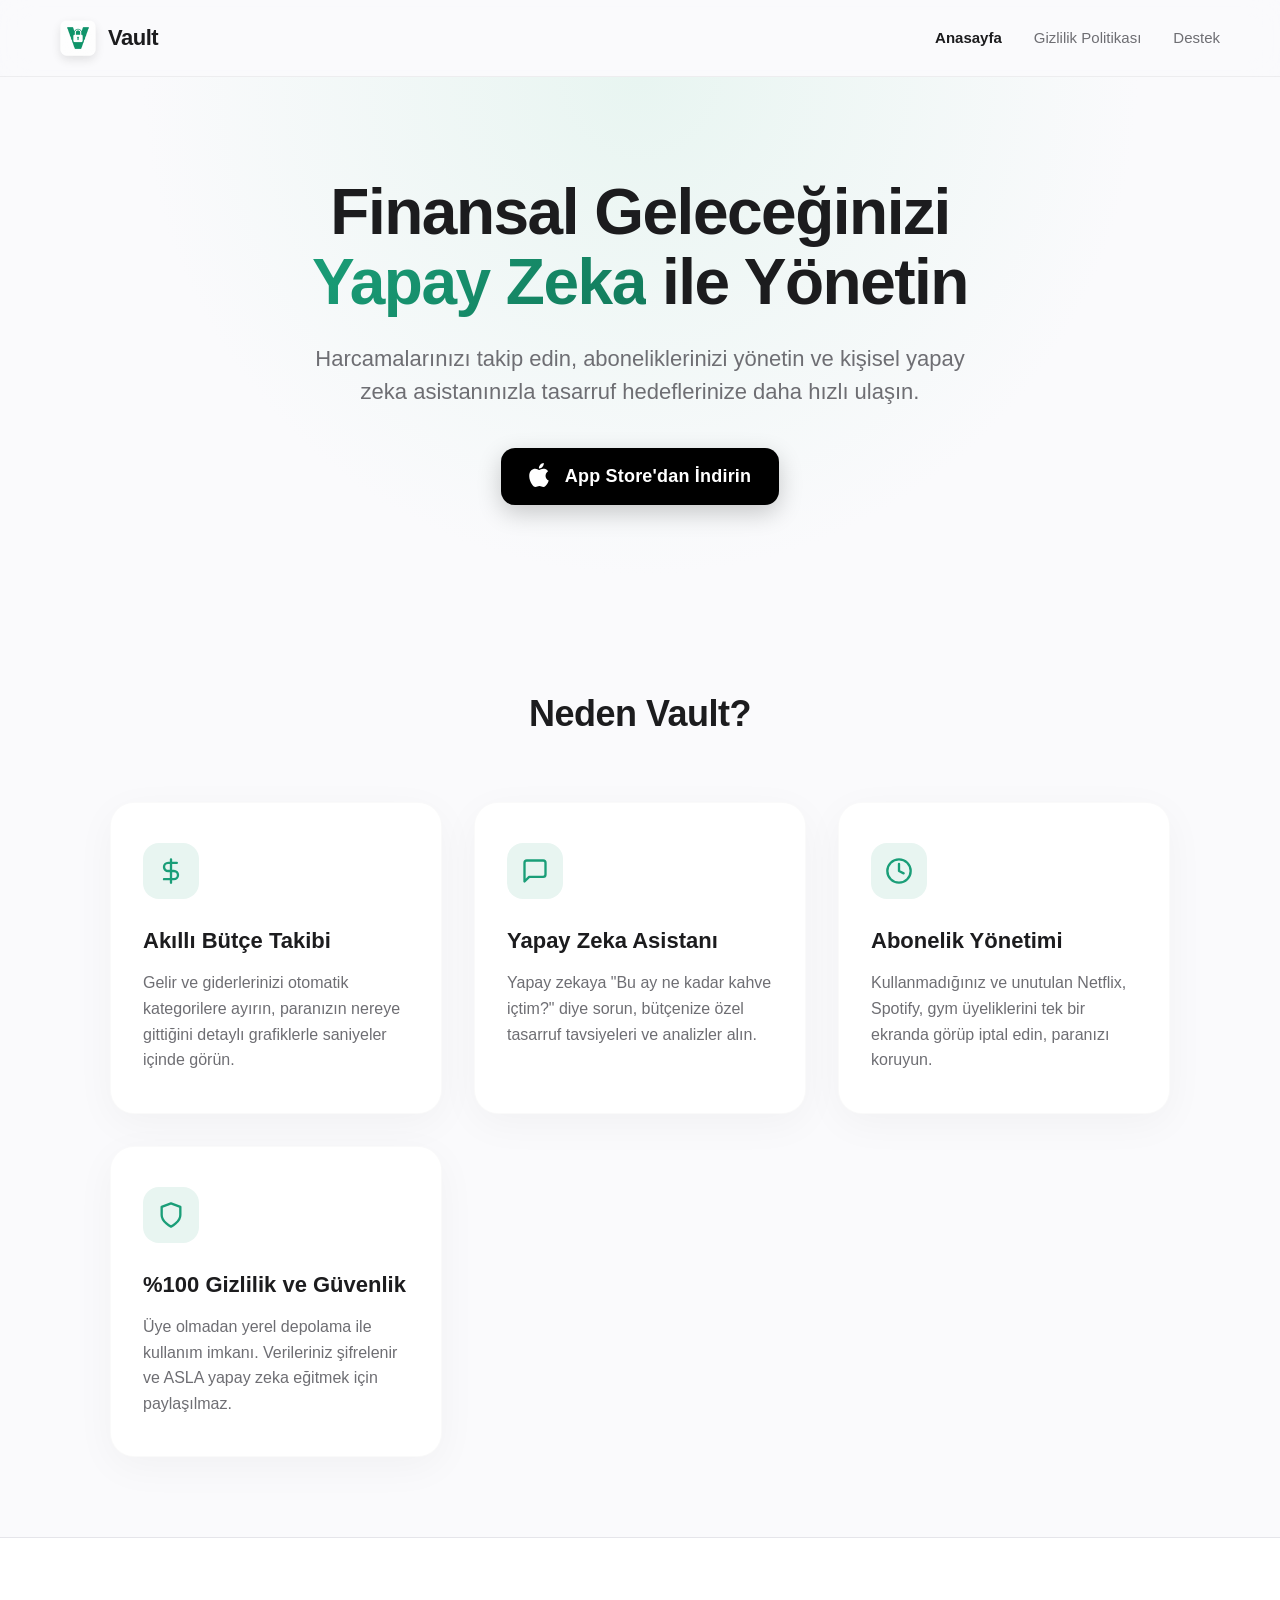
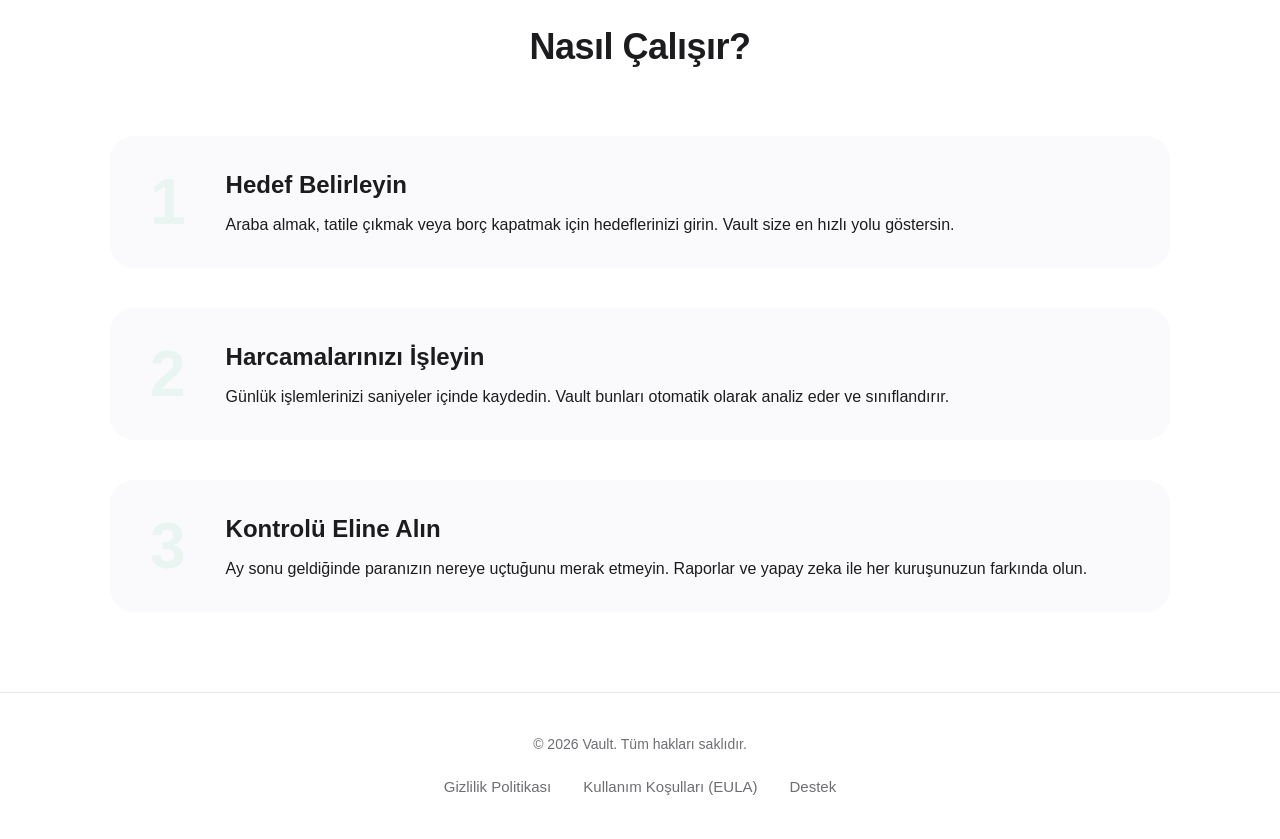
==== index.html @ 4ff6affa "Add files via upload" ====
<!DOCTYPE html>
<html lang="tr">
<head>
    <meta charset="UTF-8">
    <meta name="viewport" content="width=device-width, initial-scale=1.0">
    <title>Vault - Akıllı Finans Asistanı</title>
    <link rel="stylesheet" href="styles.css">
</head>
<body>
    <nav>
        <a href="index.html" class="logo">
            <img src="logo.png" alt="Vault Logo">
            Vault
        </a>
        <div class="nav-links">
            <a href="index.html" class="active">Anasayfa</a>
            <a href="privacy.html">Gizlilik Politikası</a>
            <a href="support.html">Destek</a>
        </div>
    </nav>

    <main>
        <div class="hero-wrapper">
            <div class="hero">
                <h1>Finansal Geleceğinizi <br><span class="gradient-text">Yapay Zeka</span> ile Yönetin</h1>
                <p>Harcamalarınızı takip edin, aboneliklerinizi yönetin ve kişisel yapay zeka asistanınızla tasarruf hedeflerinize daha hızlı ulaşın.</p>
                
                <a href="#" class="btn-app-store" onclick="alert('Yakında App Store\'da!')">
                    <svg viewBox="0 0 814 1000" fill="currentColor">
                        <path d="M788.1 340.9c-5.8 4.5-108.2 62.2-108.2 190.5 0 148.4 130.3 200.9 134.2 202.2-.6 3.2-20.7 71.9-68.7 141.9-42.8 61.6-87.5 123.1-155.5 123.1s-85.5-39.5-164-39.5c-76.5 0-103.7 40.8-165.9 40.8s-105.6-57-155.5-127C46.7 790.7 0 663 0 541.8c0-194.4 126.4-297.5 250.8-297.5 66.1 0 121.2 43.4 162.7 43.4 39.5 0 101.1-46 176.3-46 28.5 0 130.9 2.6 198.3 99.2zm-234-181.5c31.1-36.9 53.1-88.1 53.1-139.3 0-7.1-.6-14.3-1.9-20.1-50.6 1.9-110.8 33.7-147.1 75.8-28.5 32.4-55.1 83.6-55.1 135.5 0 7.8 1.3 15.6 1.9 18.1 3.2.6 8.4 1.3 13.6 1.3 45.4 0 102.5-30.4 135.5-71.3z"/>
                    </svg>
                    <span>App Store'dan İndirin</span>
                </a>
            </div>
        </div>

        <div class="section-container">
            <h2 class="section-title">Neden Vault?</h2>
            <div class="features">
                <div class="feature-card">
                    <div class="feature-icon">
                        <svg viewBox="0 0 24 24" fill="none" stroke="currentColor" stroke-width="2" stroke-linecap="round" stroke-linejoin="round">
                            <path d="M12 2v20M17 5H9.5a3.5 3.5 0 0 0 0 7h5a3.5 3.5 0 0 1 0 7H6"></path>
                        </svg>
                    </div>
                    <h3>Akıllı Bütçe Takibi</h3>
                    <p>Gelir ve giderlerinizi otomatik kategorilere ayırın, paranızın nereye gittiğini detaylı grafiklerle saniyeler içinde görün.</p>
                </div>

                <div class="feature-card">
                    <div class="feature-icon">
                        <svg viewBox="0 0 24 24" fill="none" stroke="currentColor" stroke-width="2" stroke-linecap="round" stroke-linejoin="round">
                            <path d="M21 15a2 2 0 0 1-2 2H7l-4 4V5a2 2 0 0 1 2-2h14a2 2 0 0 1 2 2z"></path>
                        </svg>
                    </div>
                    <h3>Yapay Zeka Asistanı</h3>
                    <p>Yapay zekaya "Bu ay ne kadar kahve içtim?" diye sorun, bütçenize özel tasarruf tavsiyeleri ve analizler alın.</p>
                </div>

                <div class="feature-card">
                    <div class="feature-icon">
                        <svg viewBox="0 0 24 24" fill="none" stroke="currentColor" stroke-width="2" stroke-linecap="round" stroke-linejoin="round">
                            <circle cx="12" cy="12" r="10"></circle>
                            <polyline points="12 6 12 12 16 14"></polyline>
                        </svg>
                    </div>
                    <h3>Abonelik Yönetimi</h3>
                    <p>Kullanmadığınız ve unutulan Netflix, Spotify, gym üyeliklerini tek bir ekranda görüp iptal edin, paranızı koruyun.</p>
                </div>

                <div class="feature-card">
                    <div class="feature-icon">
                        <svg viewBox="0 0 24 24" fill="none" stroke="currentColor" stroke-width="2" stroke-linecap="round" stroke-linejoin="round">
                            <path d="M12 22s8-4 8-10V5l-8-3-8 3v7c0 6 8 10 8 10z"></path>
                        </svg>
                    </div>
                    <h3>%100 Gizlilik ve Güvenlik</h3>
                    <p>Üye olmadan yerel depolama ile kullanım imkanı. Verileriniz şifrelenir ve ASLA yapay zeka eğitmek için paylaşılmaz.</p>
                </div>
            </div>
        </div>

        <div class="how-it-works">
            <div class="section-container">
                <h2 class="section-title">Nasıl Çalışır?</h2>
                <div class="steps">
                    <div class="step">
                        <div class="step-number">1</div>
                        <div class="step-content">
                            <h3>Hedef Belirleyin</h3>
                            <p>Araba almak, tatile çıkmak veya borç kapatmak için hedeflerinizi girin. Vault size en hızlı yolu göstersin.</p>
                        </div>
                    </div>
                    <div class="step">
                        <div class="step-number">2</div>
                        <div class="step-content">
                            <h3>Harcamalarınızı İşleyin</h3>
                            <p>Günlük işlemlerinizi saniyeler içinde kaydedin. Vault bunları otomatik olarak analiz eder ve sınıflandırır.</p>
                        </div>
                    </div>
                    <div class="step">
                        <div class="step-number">3</div>
                        <div class="step-content">
                            <h3>Kontrolü Eline Alın</h3>
                            <p>Ay sonu geldiğinde paranızın nereye uçtuğunu merak etmeyin. Raporlar ve yapay zeka ile her kuruşunuzun farkında olun.</p>
                        </div>
                    </div>
                </div>
            </div>
        </div>
    </main>

    <footer>
        <p style="font-size: 14px; color: var(--text-muted);">&copy; 2026 Vault. Tüm hakları saklıdır.</p>
        <div class="footer-links">
            <a href="privacy.html">Gizlilik Politikası</a>
            <a href="terms.html">Kullanım Koşulları (EULA)</a>
            <a href="support.html">Destek</a>
        </div>
    </footer>
</body>
</html>
---- styles.css ----
:root {
  --primary: #1A9E78;
  --primary-dark: #127A5B;
  --primary-light: #E8F5F1;
  --bg: #FAFAFC;
  --surface: #FFFFFF;
  --text: #1C1C1E;
  --text-muted: #6E6E73;
  --border: #E5E5EA;
}

* {
  margin: 0;
  padding: 0;
  box-sizing: border-box;
  font-family: -apple-system, BlinkMacSystemFont, "Segoe UI", Roboto, Helvetica, Arial, sans-serif;
}

body {
  background-color: var(--bg);
  color: var(--text);
  line-height: 1.6;
  min-height: 100vh;
  display: flex;
  flex-direction: column;
}

nav {
  display: flex;
  justify-content: space-between;
  align-items: center;
  padding: 20px 60px;
  background-color: rgba(250, 250, 252, 0.85);
  backdrop-filter: blur(16px);
  position: sticky;
  top: 0;
  z-index: 100;
  border-bottom: 1px solid rgba(0,0,0,0.05);
}

.logo {
  font-size: 22px;
  font-weight: 800;
  color: var(--text);
  text-decoration: none;
  display: flex;
  align-items: center;
  gap: 12px;
  letter-spacing: -0.5px;
}

.logo img {
  width: 36px;
  height: 36px;
  border-radius: 8px;
  object-fit: cover;
  box-shadow: 0 4px 10px rgba(0,0,0,0.1);
}

.nav-links {
  display: flex;
  gap: 32px;
}

.nav-links a {
  color: var(--text-muted);
  text-decoration: none;
  font-weight: 500;
  font-size: 15px;
  transition: color 0.2s;
}

.nav-links a:hover, .nav-links a.active {
  color: var(--text);
  font-weight: 600;
}

main {
  flex: 1;
  width: 100%;
}

.hero-wrapper {
  position: relative;
  overflow: hidden;
  padding: 100px 20px;
  text-align: center;
  background: radial-gradient(circle at center top, var(--primary-light) 0%, var(--bg) 60%);
}

.hero-wrapper::before {
  content: "";
  position: absolute;
  top: -100px;
  left: 50%;
  transform: translateX(-50%);
  width: 800px;
  height: 400px;
  background: var(--primary);
  filter: blur(150px);
  opacity: 0.15;
  z-index: -1;
  border-radius: 50%;
}

.hero {
  max-width: 900px;
  margin: 0 auto;
  display: flex;
  flex-direction: column;
  align-items: center;
  gap: 24px;
}

h1 {
  font-size: 64px;
  font-weight: 800;
  color: var(--text);
  line-height: 1.1;
  letter-spacing: -1.5px;
}

.gradient-text {
  background: linear-gradient(135deg, var(--primary) 0%, var(--primary-dark) 100%);
  -webkit-background-clip: text;
  color: transparent;
}

.hero p {
  font-size: 22px;
  color: var(--text-muted);
  max-width: 650px;
  margin: 0 auto;
  line-height: 1.5;
}

.btn-app-store {
  display: inline-flex;
  align-items: center;
  justify-content: center;
  background: #000000;
  color: white;
  padding: 14px 28px;
  border-radius: 14px;
  text-decoration: none;
  transition: transform 0.2s, box-shadow 0.2s;
  box-shadow: 0 8px 24px rgba(0, 0, 0, 0.2);
  gap: 12px;
  margin-top: 16px;
}

.btn-app-store:hover {
  transform: translateY(-3px);
  box-shadow: 0 12px 32px rgba(0, 0, 0, 0.3);
}

.btn-app-store svg {
  height: 24px;
  width: 20px;
  flex-shrink: 0;
  fill: currentColor;
  margin-right: 4px;
  margin-bottom: 2px;
}

.btn-app-store span {
  font-size: 18px;
  font-weight: 600;
  letter-spacing: 0.2px;
}

.section-container {
  max-width: 1100px;
  margin: 0 auto;
  padding: 80px 20px;
}

.section-title {
  text-align: center;
  font-size: 36px;
  font-weight: 800;
  margin-bottom: 60px;
  letter-spacing: -0.5px;
}

.features {
  display: grid;
  grid-template-columns: repeat(auto-fit, minmax(280px, 1fr));
  gap: 32px;
}

.feature-card {
  background: var(--surface);
  padding: 40px 32px;
  border-radius: 24px;
  box-shadow: 0 10px 40px rgba(0,0,0,0.04);
  text-align: left;
  transition: transform 0.3s, box-shadow 0.3s;
  border: 1px solid rgba(0,0,0,0.02);
}

.feature-card:hover {
  transform: translateY(-5px);
  box-shadow: 0 15px 50px rgba(124, 77, 255, 0.08);
}

.feature-icon {
  width: 56px;
  height: 56px;
  background: var(--primary-light);
  color: var(--primary);
  border-radius: 16px;
  display: flex;
  align-items: center;
  justify-content: center;
  margin-bottom: 24px;
}

.feature-icon svg {
  width: 28px;
  height: 28px;
}

.feature-card h3 {
  font-size: 22px;
  margin-bottom: 12px;
  color: var(--text);
  font-weight: 700;
}

.feature-card p {
  color: var(--text-muted);
  line-height: 1.6;
  font-size: 16px;
}

.how-it-works {
  background: var(--surface);
  border-top: 1px solid var(--border);
  border-bottom: 1px solid var(--border);
}

.steps {
  display: flex;
  flex-direction: column;
  gap: 40px;
}

.step {
  display: flex;
  align-items: center;
  gap: 40px;
  background: var(--bg);
  padding: 30px 40px;
  border-radius: 24px;
}

.step-number {
  font-size: 64px;
  font-weight: 900;
  color: var(--primary-light);
  line-height: 1;
}

.step-content h3 {
  font-size: 24px;
  margin-bottom: 8px;
}

.content-box {
  background-color: var(--surface);
  padding: 50px;
  border-radius: 24px;
  box-shadow: 0 10px 40px rgba(0,0,0,0.04);
  max-width: 900px;
  margin: 40px auto;
  border: 1px solid rgba(0,0,0,0.02);
}

.content-box h1 {
  font-size: 36px;
  margin-bottom: 10px;
  letter-spacing: -0.5px;
}

.content-box h2 {
  font-size: 22px;
  margin-top: 40px;
  margin-bottom: 16px;
  color: var(--text);
}

footer {
  text-align: center;
  padding: 40px 20px;
  background: var(--surface);
  margin-top: auto;
}

.footer-links {
  display: flex;
  justify-content: center;
  gap: 32px;
  margin-top: 20px;
}

.footer-links a {
  color: var(--text-muted);
  text-decoration: none;
  font-size: 15px;
  font-weight: 500;
}

.footer-links a:hover {
  color: var(--text);
}

@media (max-width: 768px) {
  h1 {
    font-size: 42px;
  }
  .hero p {
    font-size: 18px;
  }
  nav {
    padding: 20px;
  }
  .nav-links {
    display: none; /* Mobile menu can be added later */
  }
  .step {
    flex-direction: column;
    text-align: center;
    gap: 20px;
  }
}
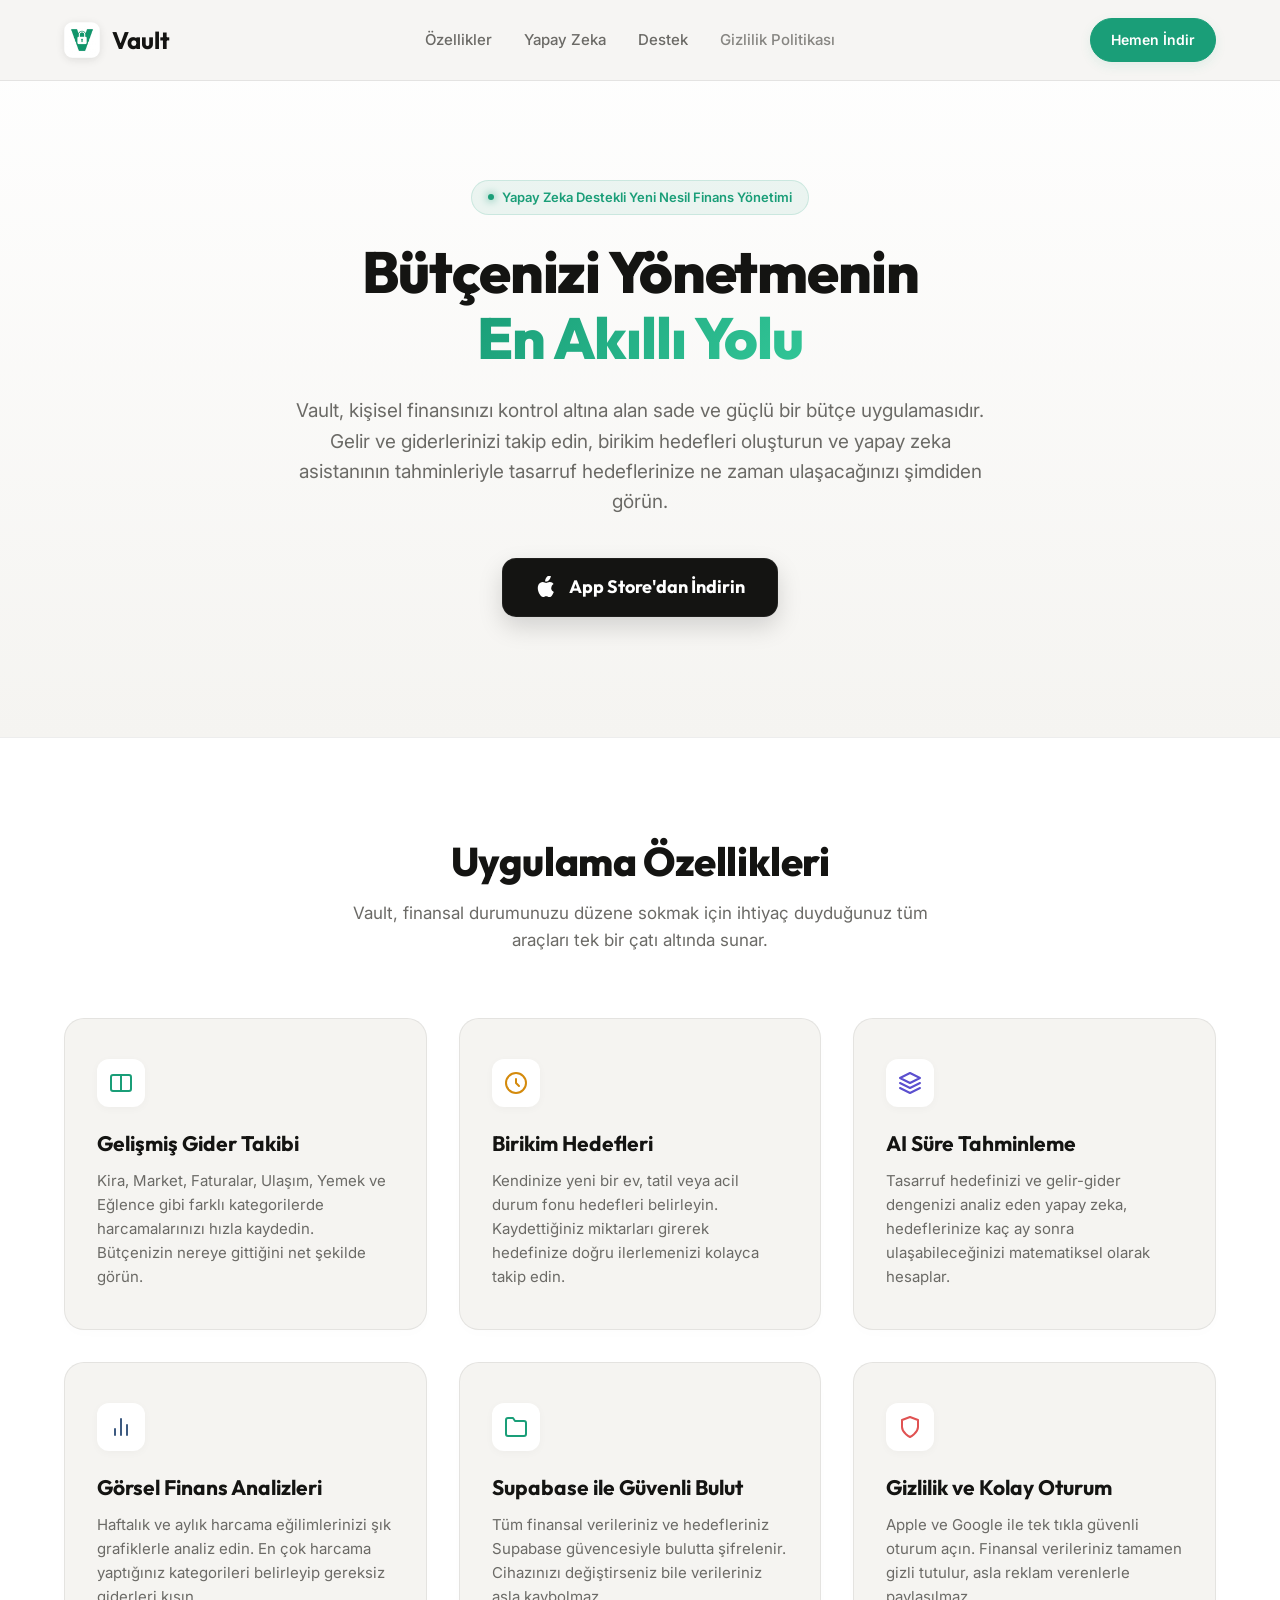
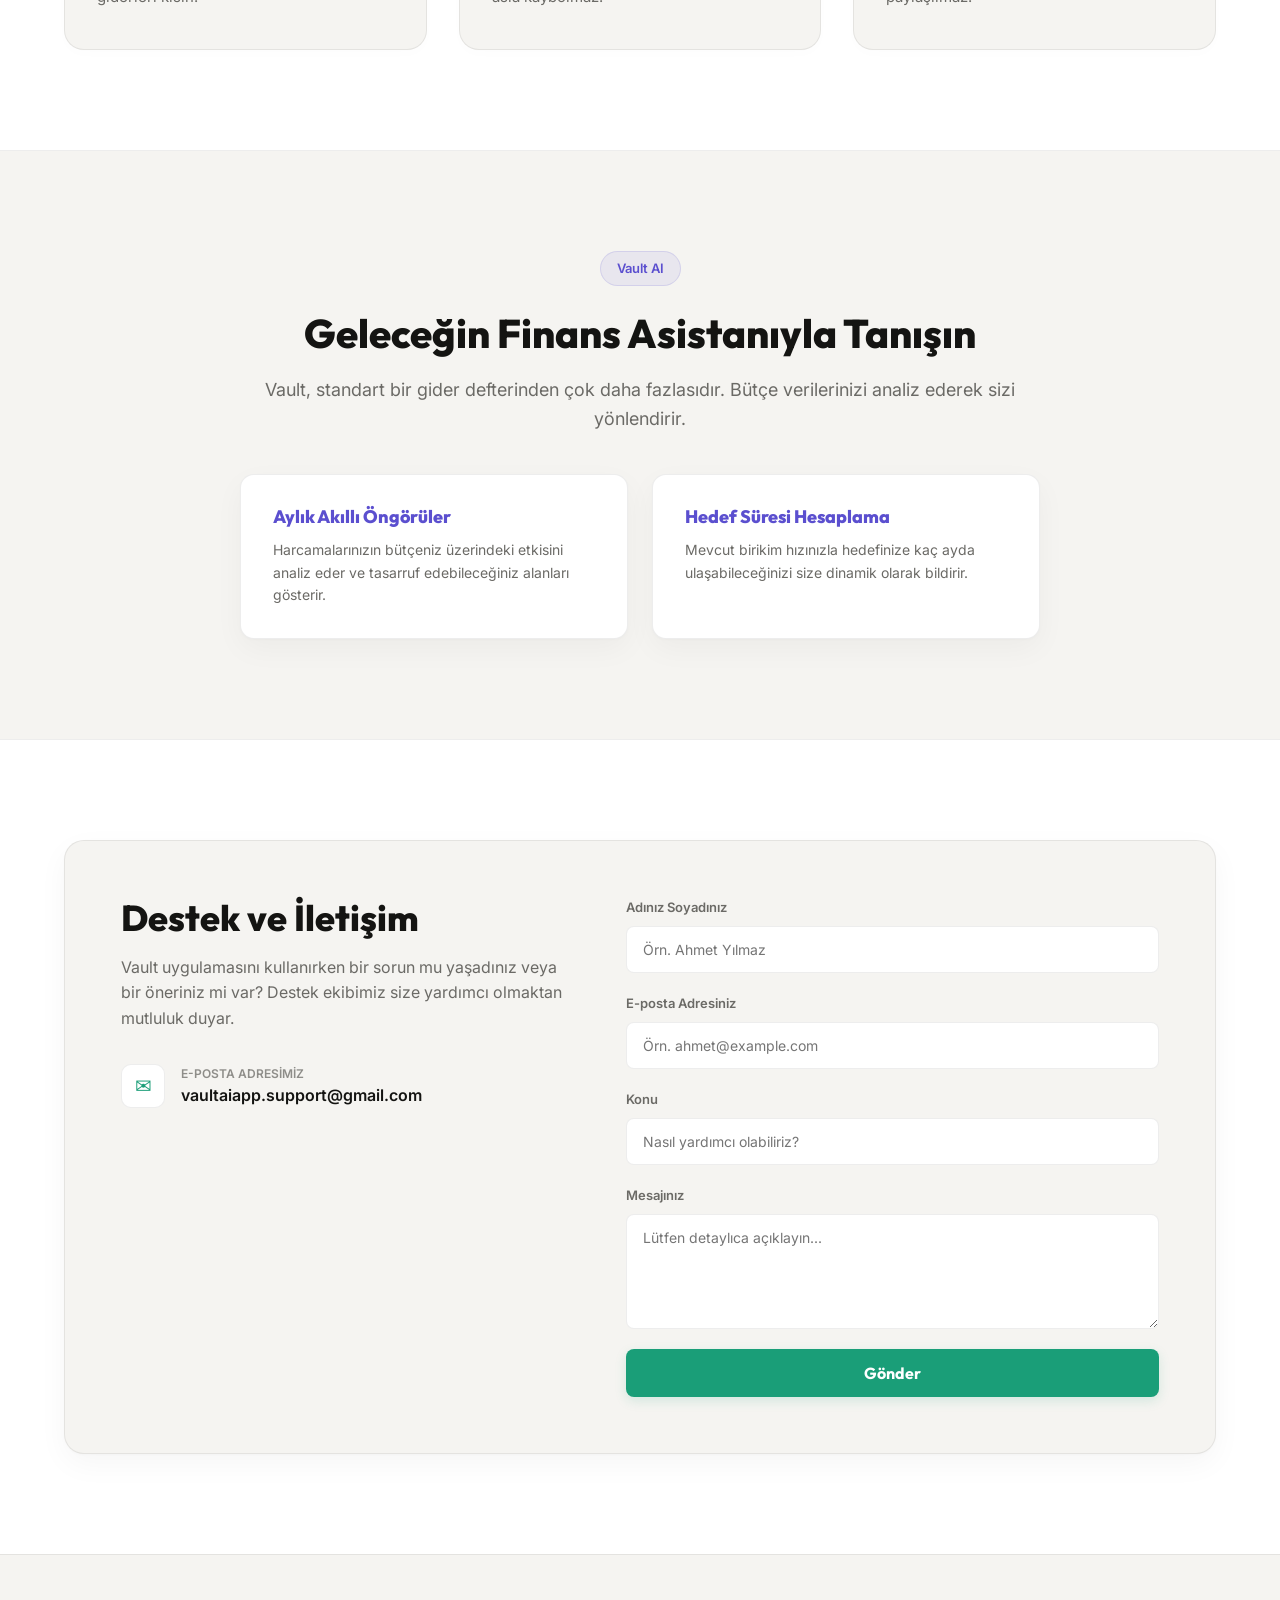
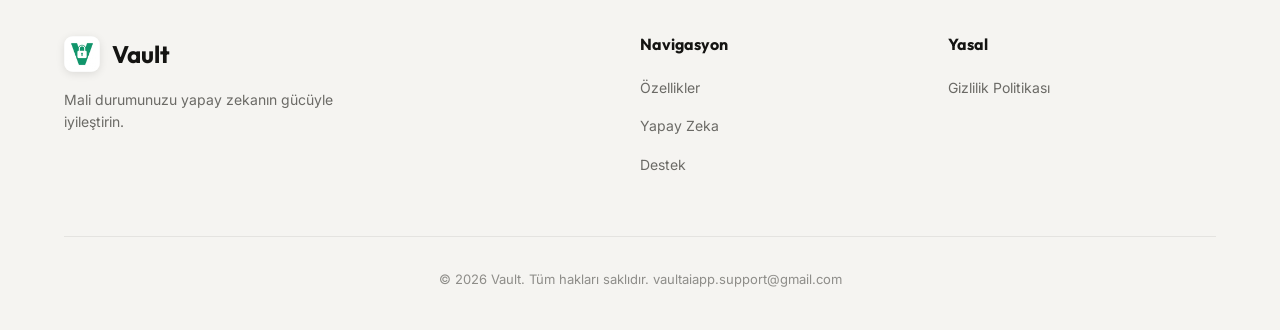
==== commit 89464c88: "Update website with light theme, features, real logo and links" ====
--- a/index.html
+++ b/index.html
@@ -3,120 +3,252 @@
 <head>
     <meta charset="UTF-8">
     <meta name="viewport" content="width=device-width, initial-scale=1.0">
-    <title>Vault - Akıllı Finans Asistanı</title>
-    <link rel="stylesheet" href="styles.css">
+    <title>Vault - Akıllı Bütçe, Tasarruf ve Yapay Zeka Destekli Finans Asistanı</title>
+    <meta name="description" content="Vault ile gelir ve giderlerinizi akıllıca yönetin, finansal hedeflerinize ulaşmak için yapay zeka destekli öngörüler alın. App Store'dan hemen indirin.">
+    
+    <!-- Open Graph / Facebook -->
+    <meta property="og:type" content="website">
+    <meta property="og:title" content="Vault - Akıllı Bütçe ve Finans Asistanı">
+    <meta property="og:description" content="Gelir ve giderlerinizi akıllıca yönetin, yapay zeka destekli öngörülerle tasarruf hedeflerinize ulaşın.">
+    <meta property="og:image" content="icons/icon-512.webp">
+
+    <!-- Twitter -->
+    <meta property="twitter:card" content="summary_large_image">
+    <meta property="twitter:title" content="Vault - Akıllı Bütçe ve Finans Asistanı">
+    <meta property="twitter:description" content="Gelir ve giderlerinizi akıllıca yönetin, yapay zeka destekli öngörülerle tasarruf hedeflerinize ulaşın.">
+
+    <!-- Google Fonts -->
+    <link rel="preconnect" href="https://fonts.googleapis.com">
+    <link rel="preconnect" href="https://fonts.gstatic.com" crossorigin>
+    <link href="https://fonts.googleapis.com/css2?family=Inter:wght@300;400;500;600;700&family=Outfit:wght@400;500;600;700;800&display=swap" rel="stylesheet">
+    
+    <!-- Stylesheet -->
+    <link rel="stylesheet" href="style.css">
 </head>
 <body>
-    <nav>
-        <a href="index.html" class="logo">
-            <img src="logo.png" alt="Vault Logo">
-            Vault
-        </a>
-        <div class="nav-links">
-            <a href="index.html" class="active">Anasayfa</a>
-            <a href="privacy.html">Gizlilik Politikası</a>
-            <a href="support.html">Destek</a>
-        </div>
-    </nav>
-
-    <main>
-        <div class="hero-wrapper">
-            <div class="hero">
-                <h1>Finansal Geleceğinizi <br><span class="gradient-text">Yapay Zeka</span> ile Yönetin</h1>
-                <p>Harcamalarınızı takip edin, aboneliklerinizi yönetin ve kişisel yapay zeka asistanınızla tasarruf hedeflerinize daha hızlı ulaşın.</p>
+    <!-- Header / Navbar -->
+    <header class="header">
+        <div class="container navbar">
+            <a href="#" class="logo" id="nav-logo">
+                <img src="icons/icon-128.webp" alt="Vault Logo" class="logo-img">
+                <span>Vault</span>
+            </a>
+            <nav class="nav-links">
+                <a href="#features">Özellikler</a>
+                <a href="#ai-insights">Yapay Zeka</a>
+                <a href="#support">Destek</a>
+                <a href="privacy.html" class="nav-secondary">Gizlilik Politikası</a>
+            </nav>
+            <div class="nav-cta">
+                <a href="#download" class="btn-nav">Hemen İndir</a>
+            </div>
+            <button class="mobile-menu-toggle" id="menu-toggle" aria-label="Menüyü Aç">
+                <span></span>
+                <span></span>
+                <span></span>
+            </button>
+        </div>
+    </header>
+
+    <!-- Mobile Nav Overlay -->
+    <div class="mobile-nav" id="mobile-nav">
+        <a href="#features" class="mobile-nav-link">Özellikler</a>
+        <a href="#ai-insights" class="mobile-nav-link">Yapay Zeka</a>
+        <a href="#support" class="mobile-nav-link">Destek</a>
+        <a href="privacy.html" class="mobile-nav-link">Gizlilik Politikası</a>
+        <a href="#download" class="btn-download-mobile">App Store'dan İndir</a>
+    </div>
+
+    <!-- Hero Section -->
+    <section class="hero-section" id="home">
+        <div class="container hero-container-narrow text-center">
+            <div class="badge">
+                <span class="badge-dot"></span>
+                <span>Yapay Zeka Destekli Yeni Nesil Finans Yönetimi</span>
+            </div>
+            <h1>Bütçenizi Yönetmenin <br><span class="gradient-text">En Akıllı Yolu</span></h1>
+            <p class="hero-lead">
+                Vault, kişisel finansınızı kontrol altına alan sade ve güçlü bir bütçe uygulamasıdır. Gelir ve giderlerinizi takip edin, birikim hedefleri oluşturun ve yapay zeka asistanının tahminleriyle tasarruf hedeflerinize ne zaman ulaşacağınızı şimdiden görün.
+            </p>
+            <div class="hero-actions" id="download">
+                <!-- App Store Button (Correct Apple Logo SVG) -->
+                <a href="https://apps.apple.com/app/vault" class="app-store-btn" target="_blank" rel="noopener noreferrer">
+                    <svg class="apple-logo" viewBox="0 0 384 512" width="22" height="22" fill="currentColor">
+                        <path d="M318.7 268.7c-.2-36.7 16.4-64.4 50-84.8-18.8-26.9-47.2-41.7-84.7-44.6-35.5-2.8-74.3 20.7-88.5 20.7-15 0-48-20.7-77.5-20.7-39.3 0-78 22-98.3 57.5-41.2 71.6-10.6 177.3 29.5 235 19.5 28 42.5 59.8 73 59.8 28.8 0 39.8-17.5 74.7-17.5s44.8 17.5 74.7 17.5c31 0 51.5-28.7 70.8-56.8 22.4-32.5 31.8-64 32.2-65.7-.8-.4-62.6-24-62.8-95.8zm-50.2-181.8c25.9-30.7 41.8-70.3 35-110.3-33.8 2.5-75 23.5-98.2 51-20.5 24-38.6 63.8-32.3 102.8 37.8 3 76.5-12.8 95.5-43.5z"/>
+                    </svg>
+                    <span class="btn-maintext">App Store'dan İndirin</span>
+                </a>
+            </div>
+        </div>
+    </section>
+
+    <!-- App Features Section -->
+    <section class="features-section" id="features">
+        <div class="container">
+            <div class="section-header text-center">
+                <h2>Uygulama Özellikleri</h2>
+                <p>Vault, finansal durumunuzu düzene sokmak için ihtiyaç duyduğunuz tüm araçları tek bir çatı altında sunar.</p>
+            </div>
+            
+            <div class="features-grid">
+                <!-- Feature 1: Akıllı Bütçe -->
+                <div class="feature-card">
+                    <div class="feature-icon text-primary">
+                        <svg viewBox="0 0 24 24" width="24" height="24" stroke="currentColor" stroke-width="2" fill="none" stroke-linecap="round" stroke-linejoin="round"><rect x="2" y="4" width="20" height="16" rx="2" ry="2"></rect><line x1="12" y1="20" x2="12" y2="4"></line></svg>
+                    </div>
+                    <h3>Gelişmiş Gider Takibi</h3>
+                    <p>Kira, Market, Faturalar, Ulaşım, Yemek ve Eğlence gibi farklı kategorilerde harcamalarınızı hızla kaydedin. Bütçenizin nereye gittiğini net şekilde görün.</p>
+                </div>
                 
-                <a href="#" class="btn-app-store" onclick="alert('Yakında App Store\'da!')">
-                    <svg viewBox="0 0 814 1000" fill="currentColor">
-                        <path d="M788.1 340.9c-5.8 4.5-108.2 62.2-108.2 190.5 0 148.4 130.3 200.9 134.2 202.2-.6 3.2-20.7 71.9-68.7 141.9-42.8 61.6-87.5 123.1-155.5 123.1s-85.5-39.5-164-39.5c-76.5 0-103.7 40.8-165.9 40.8s-105.6-57-155.5-127C46.7 790.7 0 663 0 541.8c0-194.4 126.4-297.5 250.8-297.5 66.1 0 121.2 43.4 162.7 43.4 39.5 0 101.1-46 176.3-46 28.5 0 130.9 2.6 198.3 99.2zm-234-181.5c31.1-36.9 53.1-88.1 53.1-139.3 0-7.1-.6-14.3-1.9-20.1-50.6 1.9-110.8 33.7-147.1 75.8-28.5 32.4-55.1 83.6-55.1 135.5 0 7.8 1.3 15.6 1.9 18.1 3.2.6 8.4 1.3 13.6 1.3 45.4 0 102.5-30.4 135.5-71.3z"/>
-                    </svg>
-                    <span>App Store'dan İndirin</span>
-                </a>
-            </div>
-        </div>
-
-        <div class="section-container">
-            <h2 class="section-title">Neden Vault?</h2>
-            <div class="features">
-                <div class="feature-card">
-                    <div class="feature-icon">
-                        <svg viewBox="0 0 24 24" fill="none" stroke="currentColor" stroke-width="2" stroke-linecap="round" stroke-linejoin="round">
-                            <path d="M12 2v20M17 5H9.5a3.5 3.5 0 0 0 0 7h5a3.5 3.5 0 0 1 0 7H6"></path>
-                        </svg>
-                    </div>
-                    <h3>Akıllı Bütçe Takibi</h3>
-                    <p>Gelir ve giderlerinizi otomatik kategorilere ayırın, paranızın nereye gittiğini detaylı grafiklerle saniyeler içinde görün.</p>
-                </div>
-
-                <div class="feature-card">
-                    <div class="feature-icon">
-                        <svg viewBox="0 0 24 24" fill="none" stroke="currentColor" stroke-width="2" stroke-linecap="round" stroke-linejoin="round">
-                            <path d="M21 15a2 2 0 0 1-2 2H7l-4 4V5a2 2 0 0 1 2-2h14a2 2 0 0 1 2 2z"></path>
-                        </svg>
-                    </div>
-                    <h3>Yapay Zeka Asistanı</h3>
-                    <p>Yapay zekaya "Bu ay ne kadar kahve içtim?" diye sorun, bütçenize özel tasarruf tavsiyeleri ve analizler alın.</p>
-                </div>
-
-                <div class="feature-card">
-                    <div class="feature-icon">
-                        <svg viewBox="0 0 24 24" fill="none" stroke="currentColor" stroke-width="2" stroke-linecap="round" stroke-linejoin="round">
-                            <circle cx="12" cy="12" r="10"></circle>
-                            <polyline points="12 6 12 12 16 14"></polyline>
-                        </svg>
-                    </div>
-                    <h3>Abonelik Yönetimi</h3>
-                    <p>Kullanmadığınız ve unutulan Netflix, Spotify, gym üyeliklerini tek bir ekranda görüp iptal edin, paranızı koruyun.</p>
-                </div>
-
-                <div class="feature-card">
-                    <div class="feature-icon">
-                        <svg viewBox="0 0 24 24" fill="none" stroke="currentColor" stroke-width="2" stroke-linecap="round" stroke-linejoin="round">
-                            <path d="M12 22s8-4 8-10V5l-8-3-8 3v7c0 6 8 10 8 10z"></path>
-                        </svg>
-                    </div>
-                    <h3>%100 Gizlilik ve Güvenlik</h3>
-                    <p>Üye olmadan yerel depolama ile kullanım imkanı. Verileriniz şifrelenir ve ASLA yapay zeka eğitmek için paylaşılmaz.</p>
-                </div>
-            </div>
-        </div>
-
-        <div class="how-it-works">
-            <div class="section-container">
-                <h2 class="section-title">Nasıl Çalışır?</h2>
-                <div class="steps">
-                    <div class="step">
-                        <div class="step-number">1</div>
-                        <div class="step-content">
-                            <h3>Hedef Belirleyin</h3>
-                            <p>Araba almak, tatile çıkmak veya borç kapatmak için hedeflerinizi girin. Vault size en hızlı yolu göstersin.</p>
-                        </div>
-                    </div>
-                    <div class="step">
-                        <div class="step-number">2</div>
-                        <div class="step-content">
-                            <h3>Harcamalarınızı İşleyin</h3>
-                            <p>Günlük işlemlerinizi saniyeler içinde kaydedin. Vault bunları otomatik olarak analiz eder ve sınıflandırır.</p>
-                        </div>
-                    </div>
-                    <div class="step">
-                        <div class="step-number">3</div>
-                        <div class="step-content">
-                            <h3>Kontrolü Eline Alın</h3>
-                            <p>Ay sonu geldiğinde paranızın nereye uçtuğunu merak etmeyin. Raporlar ve yapay zeka ile her kuruşunuzun farkında olun.</p>
-                        </div>
-                    </div>
-                </div>
-            </div>
-        </div>
-    </main>
-
-    <footer>
-        <p style="font-size: 14px; color: var(--text-muted);">&copy; 2026 Vault. Tüm hakları saklıdır.</p>
-        <div class="footer-links">
-            <a href="privacy.html">Gizlilik Politikası</a>
-            <a href="terms.html">Kullanım Koşulları (EULA)</a>
-            <a href="support.html">Destek</a>
+                <!-- Feature 2: Tasarruf Hedefleri -->
+                <div class="feature-card">
+                    <div class="feature-icon text-orange">
+                        <svg viewBox="0 0 24 24" width="24" height="24" stroke="currentColor" stroke-width="2" fill="none" stroke-linecap="round" stroke-linejoin="round"><circle cx="12" cy="12" r="10"></circle><path d="M12 8v4l3 3"></path></svg>
+                    </div>
+                    <h3>Birikim Hedefleri</h3>
+                    <p>Kendinize yeni bir ev, tatil veya acil durum fonu hedefleri belirleyin. Kaydettiğiniz miktarları girerek hedefinize doğru ilerlemenizi kolayca takip edin.</p>
+                </div>
+                
+                <!-- Feature 3: Yapay Zeka Asistanı -->
+                <div class="feature-card">
+                    <div class="feature-icon text-purple">
+                        <svg viewBox="0 0 24 24" width="24" height="24" stroke="currentColor" stroke-width="2" fill="none" stroke-linecap="round" stroke-linejoin="round"><polygon points="12 2 2 7 12 12 22 7 12 2"></polygon><polyline points="2 17 12 22 22 17"></polyline><polyline points="2 12 12 17 22 12"></polyline></svg>
+                    </div>
+                    <h3>AI Süre Tahminleme</h3>
+                    <p>Tasarruf hedefinizi ve gelir-gider dengenizi analiz eden yapay zeka, hedeflerinize kaç ay sonra ulaşabileceğinizi matematiksel olarak hesaplar.</p>
+                </div>
+
+                <!-- Feature 4: Detaylı Raporlar -->
+                <div class="feature-card">
+                    <div class="feature-icon text-blue">
+                        <svg viewBox="0 0 24 24" width="24" height="24" stroke="currentColor" stroke-width="2" fill="none" stroke-linecap="round" stroke-linejoin="round"><line x1="18" y1="20" x2="18" y2="10"></line><line x1="12" y1="20" x2="12" y2="4"></line><line x1="6" y1="20" x2="6" y2="14"></line></svg>
+                    </div>
+                    <h3>Görsel Finans Analizleri</h3>
+                    <p>Haftalık ve aylık harcama eğilimlerinizi şık grafiklerle analiz edin. En çok harcama yaptığınız kategorileri belirleyip gereksiz giderleri kısın.</p>
+                </div>
+
+                <!-- Feature 5: Bulut Eşitleme -->
+                <div class="feature-card">
+                    <div class="feature-icon text-primary">
+                        <svg viewBox="0 0 24 24" width="24" height="24" stroke="currentColor" stroke-width="2" fill="none" stroke-linecap="round" stroke-linejoin="round"><path d="M22 19a2 2 0 0 1-2 2H4a2 2 0 0 1-2-2V5a2 2 0 0 1 2-2h5l2 3h9a2 2 0 0 1 2 2z"></path></svg>
+                    </div>
+                    <h3>Supabase ile Güvenli Bulut</h3>
+                    <p>Tüm finansal verileriniz ve hedefleriniz Supabase güvencesiyle bulutta şifrelenir. Cihazınızı değiştirseniz bile verileriniz asla kaybolmaz.</p>
+                </div>
+
+                <!-- Feature 6: Hızlı ve Kolay Giriş -->
+                <div class="feature-card">
+                    <div class="feature-icon text-red">
+                        <svg viewBox="0 0 24 24" width="24" height="24" stroke="currentColor" stroke-width="2" fill="none" stroke-linecap="round" stroke-linejoin="round"><path d="M12 22s8-4 8-10V5l-8-3-8 3v7c0 6 8 10 8 10z"></path></svg>
+                    </div>
+                    <h3>Gizlilik ve Kolay Oturum</h3>
+                    <p>Apple ve Google ile tek tıkla güvenli oturum açın. Finansal verileriniz tamamen gizli tutulur, asla reklam verenlerle paylaşılmaz.</p>
+                </div>
+            </div>
+        </div>
+    </section>
+
+    <!-- AI & Insights Highlight Section -->
+    <section class="ai-section" id="ai-insights">
+        <div class="container ai-grid-text">
+            <div class="ai-highlight-text text-center">
+                <div class="badge badge-ai">
+                    <span>Vault AI</span>
+                </div>
+                <h2>Geleceğin Finans Asistanıyla Tanışın</h2>
+                <p class="ai-lead">
+                    Vault, standart bir gider defterinden çok daha fazlasıdır. Bütçe verilerinizi analiz ederek sizi yönlendirir.
+                </p>
+                <div class="ai-info-cards">
+                    <div class="ai-info-box">
+                        <h4>Aylık Akıllı Öngörüler</h4>
+                        <p>Harcamalarınızın bütçeniz üzerindeki etkisini analiz eder ve tasarruf edebileceğiniz alanları gösterir.</p>
+                    </div>
+                    <div class="ai-info-box">
+                        <h4>Hedef Süresi Hesaplama</h4>
+                        <p>Mevcut birikim hızınızla hedefinize kaç ayda ulaşabileceğinizi size dinamik olarak bildirir.</p>
+                    </div>
+                </div>
+            </div>
+        </div>
+    </section>
+
+    <!-- Support / Contact Section -->
+    <section class="support-section" id="support">
+        <div class="container">
+            <div class="support-box">
+                <div class="support-info">
+                    <h2>Destek ve İletişim</h2>
+                    <p>Vault uygulamasını kullanırken bir sorun mu yaşadınız veya bir öneriniz mi var? Destek ekibimiz size yardımcı olmaktan mutluluk duyar.</p>
+                    <div class="contact-details">
+                        <div class="contact-item">
+                            <span class="contact-icon">✉</span>
+                            <div>
+                                <span class="contact-label">E-posta Adresimiz</span>
+                                <a href="mailto:vaultaiapp.support@gmail.com" class="contact-link">vaultaiapp.support@gmail.com</a>
+                            </div>
+                        </div>
+                    </div>
+                </div>
+                <div class="support-form-container">
+                    <form id="contact-form" class="support-form">
+                        <div class="form-group">
+                            <label for="name">Adınız Soyadınız</label>
+                            <input type="text" id="name" required placeholder="Örn. Ahmet Yılmaz">
+                        </div>
+                        <div class="form-group">
+                            <label for="email">E-posta Adresiniz</label>
+                            <input type="email" id="email" required placeholder="Örn. ahmet@example.com">
+                        </div>
+                        <div class="form-group">
+                            <label for="subject">Konu</label>
+                            <input type="text" id="subject" required placeholder="Nasıl yardımcı olabiliriz?">
+                        </div>
+                        <div class="form-group">
+                            <label for="message">Mesajınız</label>
+                            <textarea id="message" required rows="5" placeholder="Lütfen detaylıca açıklayın..."></textarea>
+                        </div>
+                        <button type="submit" class="btn-submit" id="submit-btn">Gönder</button>
+                    </form>
+                    <div id="form-success" class="form-success-message" style="display: none;">
+                        <span class="success-icon">✓</span>
+                        <h3>Mesajınız Alındı!</h3>
+                        <p>Bizimle iletişime geçtiğiniz için teşekkür ederiz. Destek ekibimiz en kısa sürede (genellikle 24 saat içinde) size geri dönüş yapacaktır.</p>
+                    </div>
+                </div>
+            </div>
+        </div>
+    </section>
+
+    <!-- Footer -->
+    <footer class="footer">
+        <div class="container">
+            <div class="footer-grid">
+                <div class="footer-brand">
+                    <div class="logo">
+                        <img src="icons/icon-128.webp" alt="Vault Logo" class="logo-img">
+                        <span>Vault</span>
+                    </div>
+                    <p>Mali durumunuzu yapay zekanın gücüyle iyileştirin.</p>
+                </div>
+                <div class="footer-links">
+                    <h4>Navigasyon</h4>
+                    <a href="#features">Özellikler</a>
+                    <a href="#ai-insights">Yapay Zeka</a>
+                    <a href="#support">Destek</a>
+                </div>
+                <div class="footer-links">
+                    <h4>Yasal</h4>
+                    <a href="privacy.html">Gizlilik Politikası</a>
+                </div>
+            </div>
+            <div class="footer-bottom">
+                <p>&copy; 2026 Vault. Tüm hakları saklıdır. vaultaiapp.support@gmail.com</p>
+            </div>
         </div>
     </footer>
+
+    <!-- Script -->
+    <script src="script.js"></script>
 </body>
 </html>
--- a/style.css
+++ b/style.css
@@ -0,0 +1,847 @@
+/* Global CSS Variables & Theme Setup - LIGHT MODE */
+:root {
+    --color-bg: #F5F4F1; /* Warm cream background from app */
+    --color-bg-alt: #FFFFFF; /* Pure white for alternate sections */
+    --color-surface: #FFFFFF; /* Cards background */
+    --color-surface-hover: #FAF9F6;
+    --color-border: rgba(0, 0, 0, 0.07);
+    --color-border-glow: rgba(26, 158, 120, 0.2);
+    
+    /* Branding Accent Colors matching the app */
+    --color-primary: #1A9E78; /* Mint emerald green */
+    --color-primary-rgb: 26, 158, 120;
+    --color-ai: #5B4FCF; /* Purple */
+    --color-ai-rgb: 91, 79, 207;
+    --color-warning: #D48A0C; /* Orange/Yellow */
+    --color-danger: #E05252; /* Red */
+    --color-blue: #3D5A80;
+    
+    /* Text Colors */
+    --color-text-primary: #141412; /* Charcoal black */
+    --color-text-secondary: #6B6A66; /* Warm gray */
+    --color-text-muted: #8E8D89;
+    
+    /* Typography */
+    --font-heading: 'Outfit', -apple-system, BlinkMacSystemFont, "Segoe UI", Roboto, sans-serif;
+    --font-body: 'Inter', -apple-system, BlinkMacSystemFont, "Segoe UI", Roboto, sans-serif;
+    
+    /* Effects & Layout */
+    --border-radius-lg: 20px;
+    --border-radius-md: 14px;
+    --border-radius-sm: 8px;
+    --shadow-premium: 0 10px 30px rgba(0, 0, 0, 0.04), 0 1px 3px rgba(0, 0, 0, 0.02);
+    --shadow-float: 0 12px 24px rgba(26, 158, 120, 0.12);
+    --shadow-ai: 0 12px 24px rgba(91, 79, 207, 0.1);
+    
+    --transition-smooth: all 0.35s cubic-bezier(0.16, 1, 0.3, 1);
+    --transition-fast: all 0.2s ease;
+    
+    scroll-behavior: smooth;
+}
+
+/* Reset & Base Styles */
+* {
+    margin: 0;
+    padding: 0;
+    box-sizing: border-box;
+}
+
+body {
+    background-color: var(--color-bg);
+    color: var(--color-text-primary);
+    font-family: var(--font-body);
+    line-height: 1.6;
+    overflow-x: hidden;
+    position: relative;
+    -webkit-font-smoothing: antialiased;
+}
+
+a {
+    color: inherit;
+    text-decoration: none;
+    transition: var(--transition-fast);
+}
+
+img, svg {
+    display: block;
+    max-width: 100%;
+}
+
+.container {
+    width: 100%;
+    max-width: 1200px;
+    margin: 0 auto;
+    padding: 0 24px;
+}
+
+.container-narrow {
+    max-width: 800px;
+}
+
+.hero-container-narrow {
+    max-width: 760px;
+}
+
+/* Header & Navigation */
+.header {
+    position: fixed;
+    top: 0;
+    left: 0;
+    width: 100%;
+    background: rgba(245, 244, 241, 0.85); /* Blurred warm surface */
+    backdrop-filter: blur(16px);
+    -webkit-backdrop-filter: blur(16px);
+    border-bottom: 1px solid var(--color-border);
+    z-index: 1000;
+}
+
+.navbar {
+    display: flex;
+    align-items: center;
+    justify-content: space-between;
+    height: 80px;
+}
+
+.logo {
+    display: flex;
+    align-items: center;
+    gap: 12px;
+    font-family: var(--font-heading);
+    font-size: 24px;
+    font-weight: 700;
+    color: var(--color-text-primary);
+}
+
+.logo-img {
+    width: 36px;
+    height: 36px;
+    border-radius: 9px;
+    box-shadow: 0 2px 8px rgba(0, 0, 0, 0.1);
+}
+
+.nav-links {
+    display: flex;
+    align-items: center;
+    gap: 32px;
+}
+
+.nav-links a {
+    font-size: 15px;
+    font-weight: 500;
+    color: var(--color-text-secondary);
+}
+
+.nav-links a:hover,
+.nav-links a.active {
+    color: var(--color-primary);
+}
+
+.nav-links a.nav-secondary {
+    opacity: 0.8;
+}
+
+.nav-cta .btn-nav {
+    display: inline-block;
+    padding: 10px 20px;
+    border-radius: 30px;
+    background: var(--color-primary);
+    border: 1px solid var(--color-primary);
+    color: #ffffff;
+    font-size: 14px;
+    font-weight: 600;
+    transition: var(--transition-fast);
+    box-shadow: 0 4px 12px rgba(var(--color-primary-rgb), 0.1);
+}
+
+.nav-cta .btn-nav:hover {
+    background: #148061;
+    border-color: #148061;
+    color: #ffffff;
+    box-shadow: 0 4px 15px rgba(var(--color-primary-rgb), 0.25);
+}
+
+/* Mobile Menu Toggle */
+.mobile-menu-toggle {
+    display: none;
+    flex-direction: column;
+    justify-content: space-between;
+    width: 24px;
+    height: 18px;
+    background: transparent;
+    border: none;
+    cursor: pointer;
+    z-index: 1100;
+}
+
+.mobile-menu-toggle span {
+    display: block;
+    width: 100%;
+    height: 2px;
+    background-color: var(--color-text-primary);
+    border-radius: 2px;
+    transition: var(--transition-fast);
+}
+
+/* Mobile Nav Overlay */
+.mobile-nav {
+    position: fixed;
+    top: 0;
+    left: 0;
+    width: 100vw;
+    height: 100vh;
+    background: var(--color-bg);
+    z-index: 999;
+    display: flex;
+    flex-direction: column;
+    align-items: center;
+    justify-content: center;
+    gap: 32px;
+    opacity: 0;
+    visibility: hidden;
+    transition: var(--transition-smooth);
+}
+
+.mobile-nav.active {
+    opacity: 1;
+    visibility: visible;
+}
+
+.mobile-nav-link {
+    font-family: var(--font-heading);
+    font-size: 24px;
+    font-weight: 600;
+    color: var(--color-text-secondary);
+}
+
+.mobile-nav-link:hover {
+    color: var(--color-primary);
+}
+
+.btn-download-mobile {
+    padding: 14px 28px;
+    border-radius: 40px;
+    background: var(--color-primary);
+    color: #ffffff;
+    font-weight: 700;
+    font-size: 16px;
+    box-shadow: 0 8px 24px rgba(var(--color-primary-rgb), 0.25);
+}
+
+/* Badges */
+.badge {
+    display: inline-flex;
+    align-items: center;
+    gap: 8px;
+    padding: 6px 16px;
+    border-radius: 30px;
+    background: rgba(var(--color-primary-rgb), 0.08);
+    border: 1px solid rgba(var(--color-primary-rgb), 0.15);
+    color: var(--color-primary);
+    font-size: 13px;
+    font-weight: 600;
+    margin-bottom: 24px;
+}
+
+.badge-dot {
+    width: 6px;
+    height: 6px;
+    background-color: var(--color-primary);
+    border-radius: 50%;
+    box-shadow: 0 0 8px var(--color-primary);
+}
+
+.badge-ai {
+    background: rgba(var(--color-ai-rgb), 0.08);
+    border-color: rgba(var(--color-ai-rgb), 0.15);
+    color: var(--color-ai);
+}
+
+/* Typography & Layouts */
+h1, h2, h3, h4 {
+    font-family: var(--font-heading);
+    color: var(--color-text-primary);
+    font-weight: 800;
+    line-height: 1.15;
+}
+
+.gradient-text {
+    background: linear-gradient(135deg, var(--color-primary), #32c697);
+    -webkit-background-clip: text;
+    background-clip: text;
+    -webkit-text-fill-color: transparent;
+}
+
+.gradient-text-ai {
+    background: linear-gradient(135deg, var(--color-ai), #766bf3);
+    -webkit-background-clip: text;
+    background-clip: text;
+    -webkit-text-fill-color: transparent;
+}
+
+.text-center {
+    text-align: center;
+}
+
+/* Hero Section */
+.hero-section {
+    padding: 180px 0 120px;
+    position: relative;
+    background: linear-gradient(to bottom, #ffffff 0%, var(--color-bg) 100%);
+}
+
+.hero-section h1 {
+    font-size: 58px;
+    letter-spacing: -0.02em;
+    margin-bottom: 24px;
+    color: var(--color-text-primary);
+}
+
+.hero-lead {
+    font-size: 19px;
+    color: var(--color-text-secondary);
+    margin-bottom: 40px;
+    line-height: 1.6;
+}
+
+.hero-actions {
+    display: flex;
+    justify-content: center;
+}
+
+/* App Store Button (Premium Black - Fixed Vector Logo) */
+.app-store-btn {
+    display: inline-flex;
+    align-items: center;
+    gap: 12px;
+    background: #141412; /* charcoal black matching text */
+    color: #ffffff;
+    padding: 14px 32px;
+    border-radius: 14px;
+    border: 1px solid rgba(255, 255, 255, 0.05);
+    transition: var(--transition-smooth);
+    box-shadow: 0 10px 25px rgba(0, 0, 0, 0.15);
+}
+
+.app-store-btn:hover {
+    transform: translateY(-2px);
+    background: #000000;
+    box-shadow: 0 15px 30px rgba(0, 0, 0, 0.22), 0 0 15px rgba(var(--color-primary-rgb), 0.15);
+}
+
+.apple-logo {
+    fill: #ffffff;
+}
+
+.btn-text {
+    display: flex;
+    flex-direction: column;
+    align-items: flex-start;
+    line-height: 1.2;
+}
+
+.btn-subtext {
+    font-size: 10px;
+    text-transform: uppercase;
+    font-weight: 600;
+    color: #a0a0a0;
+    letter-spacing: 0.5px;
+}
+
+.btn-maintext {
+    font-size: 18px;
+    font-weight: 700;
+    font-family: var(--font-heading);
+}
+
+/* Features Section */
+.features-section {
+    padding: 100px 0;
+    background-color: #ffffff; /* Contrast Section */
+    position: relative;
+    border-top: 1px solid var(--color-border);
+    border-bottom: 1px solid var(--color-border);
+}
+
+.section-header {
+    margin-bottom: 64px;
+}
+
+.section-header h2 {
+    font-size: 40px;
+    letter-spacing: -0.01em;
+    margin-bottom: 16px;
+}
+
+.section-header p {
+    font-size: 17px;
+    color: var(--color-text-secondary);
+    max-width: 600px;
+    margin: 0 auto;
+}
+
+.features-grid {
+    display: grid;
+    grid-template-columns: repeat(3, 1fr);
+    gap: 32px;
+}
+
+.feature-card {
+    background: var(--color-bg); /* warm cream cards on white */
+    border: 1px solid var(--color-border);
+    border-radius: var(--border-radius-lg);
+    padding: 40px 32px;
+    transition: var(--transition-smooth);
+    box-shadow: 0 4px 12px rgba(0, 0, 0, 0.01);
+}
+
+.feature-card:hover {
+    transform: translateY(-6px);
+    background: #ffffff;
+    border-color: rgba(var(--color-primary-rgb), 0.3);
+    box-shadow: var(--shadow-float);
+}
+
+.feature-icon {
+    width: 48px;
+    height: 48px;
+    border-radius: 12px;
+    background: #ffffff;
+    display: flex;
+    align-items: center;
+    justify-content: center;
+    margin-bottom: 24px;
+    box-shadow: 0 2px 8px rgba(0,0,0,0.03);
+}
+
+.feature-icon.text-primary { color: var(--color-primary); }
+.feature-icon.text-orange { color: var(--color-warning); }
+.feature-icon.text-purple { color: var(--color-ai); }
+.feature-icon.text-blue { color: var(--color-blue); }
+.feature-icon.text-red { color: var(--color-danger); }
+
+.feature-card h3 {
+    font-size: 21px;
+    margin-bottom: 14px;
+    font-weight: 700;
+}
+
+.feature-card p {
+    font-size: 15px;
+    color: var(--color-text-secondary);
+    line-height: 1.6;
+}
+
+/* AI Assistant & Highlight Section */
+.ai-section {
+    padding: 100px 0;
+    background-color: var(--color-bg);
+}
+
+.ai-highlight-text {
+    max-width: 800px;
+    margin: 0 auto;
+}
+
+.ai-highlight-text h2 {
+    font-size: 40px;
+    margin-bottom: 20px;
+}
+
+.ai-lead {
+    font-size: 18px;
+    color: var(--color-text-secondary);
+    margin-bottom: 40px;
+}
+
+.ai-info-cards {
+    display: grid;
+    grid-template-columns: 1fr 1fr;
+    gap: 24px;
+    text-align: left;
+}
+
+.ai-info-box {
+    background: #ffffff;
+    border: 1px solid var(--color-border);
+    border-radius: var(--border-radius-md);
+    padding: 32px;
+    box-shadow: var(--shadow-premium);
+    transition: var(--transition-fast);
+}
+
+.ai-info-box:hover {
+    border-color: rgba(var(--color-ai-rgb), 0.3);
+    box-shadow: var(--shadow-ai);
+}
+
+.ai-info-box h4 {
+    font-size: 18px;
+    color: var(--color-ai);
+    margin-bottom: 12px;
+}
+
+.ai-info-box p {
+    font-size: 14px;
+    color: var(--color-text-secondary);
+}
+
+/* Support & Contact Section */
+.support-section {
+    padding: 100px 0;
+    background-color: #ffffff;
+    border-top: 1px solid var(--color-border);
+}
+
+.support-box {
+    display: grid;
+    grid-template-columns: 1fr 1.2fr;
+    gap: 60px;
+    background: var(--color-bg);
+    border: 1px solid var(--color-border);
+    border-radius: var(--border-radius-lg);
+    padding: 56px;
+    box-shadow: var(--shadow-premium);
+}
+
+.support-info h2 {
+    font-size: 36px;
+    margin-bottom: 16px;
+}
+
+.support-info p {
+    color: var(--color-text-secondary);
+    font-size: 16px;
+    margin-bottom: 32px;
+}
+
+.contact-details {
+    display: flex;
+    flex-direction: column;
+    gap: 24px;
+}
+
+.contact-item {
+    display: flex;
+    align-items: center;
+    gap: 16px;
+}
+
+.contact-icon {
+    width: 44px;
+    height: 44px;
+    border-radius: 10px;
+    background: #ffffff;
+    border: 1px solid var(--color-border);
+    color: var(--color-primary);
+    display: flex;
+    align-items: center;
+    justify-content: center;
+    font-size: 20px;
+}
+
+.contact-label {
+    display: block;
+    font-size: 12px;
+    color: var(--color-text-muted);
+    font-weight: 600;
+    text-transform: uppercase;
+}
+
+.contact-link {
+    font-weight: 600;
+    font-size: 16px;
+    color: var(--color-text-primary);
+}
+
+.contact-link:hover {
+    color: var(--color-primary);
+}
+
+/* Form Styles */
+.support-form {
+    display: flex;
+    flex-direction: column;
+    gap: 20px;
+}
+
+.form-group {
+    display: flex;
+    flex-direction: column;
+    gap: 8px;
+}
+
+.form-group label {
+    font-size: 13px;
+    font-weight: 600;
+    color: var(--color-text-secondary);
+}
+
+.form-group input,
+.form-group textarea {
+    background: #ffffff;
+    border: 1px solid var(--color-border);
+    border-radius: var(--border-radius-sm);
+    padding: 14px 16px;
+    color: var(--color-text-primary);
+    font-family: var(--font-body);
+    font-size: 14px;
+    transition: var(--transition-fast);
+}
+
+.form-group input:focus,
+.form-group textarea:focus {
+    outline: none;
+    border-color: var(--color-primary);
+    box-shadow: 0 0 10px rgba(var(--color-primary-rgb), 0.08);
+}
+
+.btn-submit {
+    background: var(--color-primary);
+    color: #ffffff;
+    font-family: var(--font-heading);
+    font-weight: 700;
+    font-size: 16px;
+    border: none;
+    padding: 14px 28px;
+    border-radius: var(--border-radius-sm);
+    cursor: pointer;
+    transition: var(--transition-fast);
+    box-shadow: 0 4px 12px rgba(var(--color-primary-rgb), 0.15);
+}
+
+.btn-submit:hover {
+    background: #148061;
+    box-shadow: 0 6px 16px rgba(var(--color-primary-rgb), 0.25);
+}
+
+.form-success-message {
+    text-align: center;
+    padding: 40px 20px;
+    animation: fadeIn 0.4s ease-out;
+}
+
+.success-icon {
+    width: 64px;
+    height: 64px;
+    border-radius: 50%;
+    background: rgba(var(--color-primary-rgb), 0.1);
+    border: 2px solid var(--color-primary);
+    color: var(--color-primary);
+    display: inline-flex;
+    align-items: center;
+    justify-content: center;
+    font-size: 32px;
+    font-weight: bold;
+    margin-bottom: 20px;
+}
+
+.form-success-message h3 {
+    font-size: 24px;
+    margin-bottom: 12px;
+}
+
+.form-success-message p {
+    color: var(--color-text-secondary);
+    font-size: 15px;
+}
+
+@keyframes fadeIn {
+    from { opacity: 0; transform: translateY(10px); }
+    to { opacity: 1; transform: translateY(0); }
+}
+
+/* Privacy Policy Layout */
+.privacy-section {
+    padding: 160px 0 100px;
+}
+
+.privacy-card {
+    background: #ffffff;
+    border: 1px solid var(--color-border);
+    border-radius: var(--border-radius-lg);
+    padding: 56px;
+    box-shadow: var(--shadow-premium);
+}
+
+.privacy-card h1 {
+    font-size: 40px;
+    margin-bottom: 8px;
+    letter-spacing: -0.01em;
+}
+
+.last-updated {
+    font-size: 13px;
+    color: var(--color-text-muted);
+    font-weight: 500;
+}
+
+.divider {
+    border: 0;
+    height: 1px;
+    background: var(--color-border);
+    margin: 24px 0 32px;
+}
+
+.policy-block {
+    margin-bottom: 32px;
+}
+
+.policy-block h2 {
+    font-size: 20px;
+    margin-bottom: 12px;
+    font-weight: 700;
+}
+
+.policy-block p {
+    font-size: 15px;
+    color: var(--color-text-secondary);
+    margin-bottom: 16px;
+}
+
+.policy-block ul {
+    list-style: square;
+    padding-left: 20px;
+    margin-bottom: 16px;
+    color: var(--color-text-secondary);
+    font-size: 15px;
+}
+
+.policy-block li {
+    margin-bottom: 8px;
+}
+
+.warning-block {
+    background: rgba(212, 138, 12, 0.05);
+    border-left: 4px solid var(--color-warning);
+    padding: 24px;
+    border-radius: 0 12px 12px 0;
+}
+
+.warning-block h2 {
+    color: var(--color-warning);
+}
+
+.contact-email {
+    font-size: 16px !important;
+}
+
+.contact-email a {
+    color: var(--color-primary);
+    font-weight: 600;
+}
+
+.contact-email a:hover {
+    text-decoration: underline;
+}
+
+/* Footer */
+.footer {
+    background-color: var(--color-bg);
+    border-top: 1px solid var(--color-border);
+    padding: 80px 0 40px;
+}
+
+.footer-grid {
+    display: grid;
+    grid-template-columns: 2fr 1fr 1fr;
+    gap: 40px;
+    margin-bottom: 60px;
+}
+
+.footer-brand p {
+    color: var(--color-text-secondary);
+    font-size: 14px;
+    margin-top: 16px;
+    max-width: 280px;
+}
+
+.footer-links {
+    display: flex;
+    flex-direction: column;
+    gap: 16px;
+}
+
+.footer-links h4 {
+    font-size: 16px;
+    font-weight: 700;
+    margin-bottom: 8px;
+}
+
+.footer-links a {
+    font-size: 14px;
+    color: var(--color-text-secondary);
+}
+
+.footer-links a:hover {
+    color: var(--color-primary);
+}
+
+.footer-bottom {
+    border-top: 1px solid var(--color-border);
+    padding-top: 32px;
+    text-align: center;
+}
+
+.footer-bottom p {
+    font-size: 13px;
+    color: var(--color-text-muted);
+}
+
+/* Media Queries (Responsive Styling) */
+@media (max-width: 1024px) {
+    .hero-section h1 {
+        font-size: 48px;
+    }
+
+    .features-grid {
+        grid-template-columns: 1fr 1fr;
+    }
+
+    .support-box {
+        grid-template-columns: 1fr;
+        padding: 40px;
+    }
+}
+
+@media (max-width: 768px) {
+    .nav-links, .nav-cta {
+        display: none;
+    }
+
+    .mobile-menu-toggle {
+        display: flex;
+    }
+
+    .features-grid {
+        grid-template-columns: 1fr;
+    }
+
+    .section-header h2 {
+        font-size: 32px;
+    }
+
+    .ai-highlight-text h2 {
+        font-size: 32px;
+    }
+
+    .ai-info-cards {
+        grid-template-columns: 1fr;
+    }
+
+    .support-info h2 {
+        font-size: 28px;
+    }
+
+    .privacy-card {
+        padding: 32px 24px;
+    }
+
+    .privacy-card h1 {
+        font-size: 28px;
+    }
+
+    .footer-grid {
+        grid-template-columns: 1fr;
+        gap: 32px;
+    }
+}
